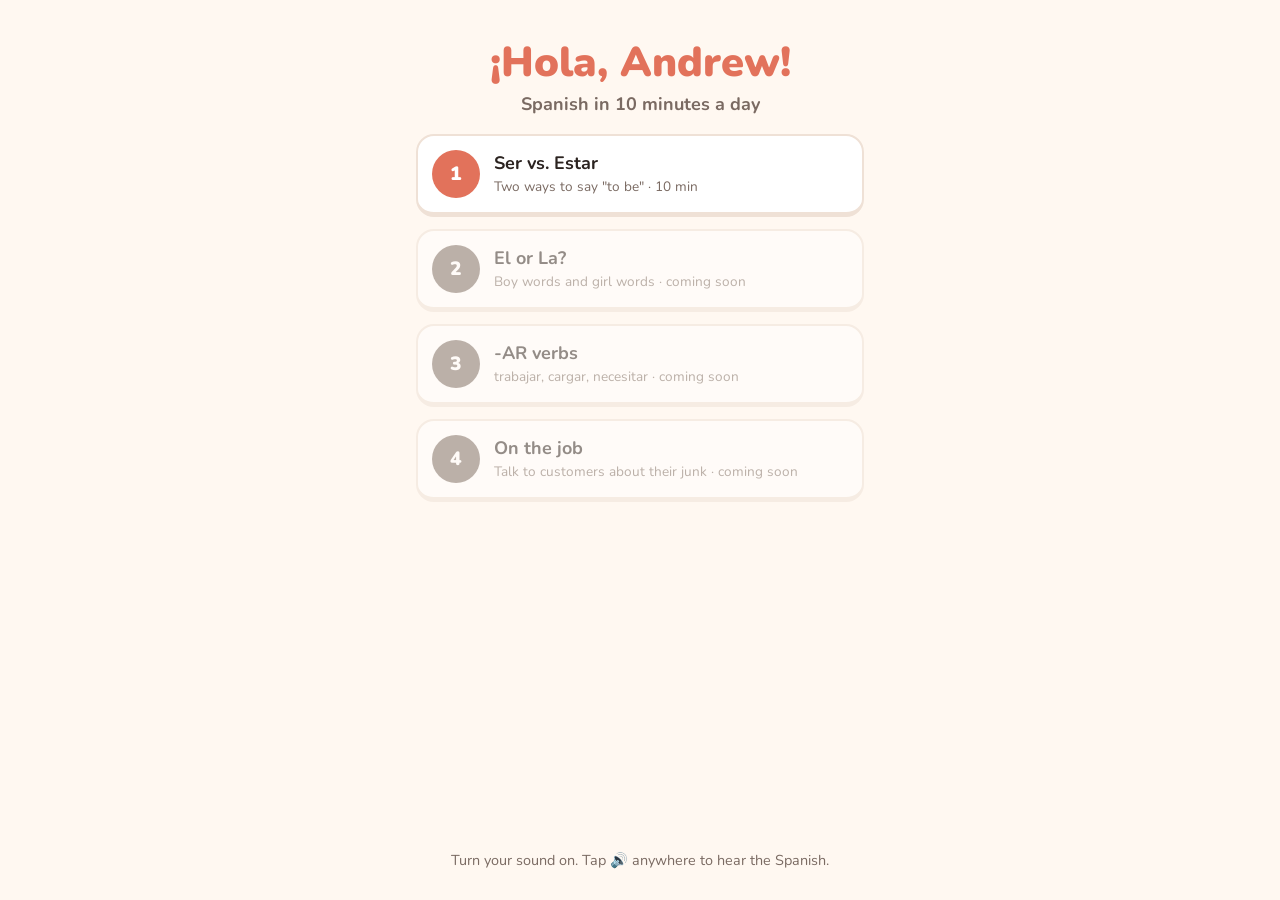
==== index.html @ 10ae4352 "Lesson 1: ser vs. estar, with the lesson engine Phone-first web app for Andrew. Quick check, teachin" ====
<!doctype html>
<html lang="en">
<head>
<meta charset="utf-8">
<meta name="viewport" content="width=device-width, initial-scale=1, viewport-fit=cover">
<meta name="theme-color" content="#e2725b">
<title>¡Vamos, Andrew!</title>
<link rel="preconnect" href="https://fonts.googleapis.com">
<link rel="preconnect" href="https://fonts.gstatic.com" crossorigin>
<link href="https://fonts.googleapis.com/css2?family=Nunito:wght@400;700;800;900&display=swap" rel="stylesheet">
<link rel="stylesheet" href="style.css">
</head>
<body>
<main id="app"></main>
<script src="lessons/ser-estar.js"></script>
<script src="app.js"></script>
</body>
</html>
---- style.css ----
:root {
  --bg: #fff8f1;
  --card: #ffffff;
  --ink: #2b2320;
  --muted: #7a6a62;
  --line: #efe1d6;
  --brand: #e2725b;
  --brand-dark: #c45a44;
  --teal: #1f8a8a;
  --teal-dark: #156b6b;
  --good: #23894c;
  --good-bg: #e3f5ea;
  --bad: #cf3f3f;
  --bad-bg: #fdeaea;
  --trick-bg: #fff1cf;
}
@media (prefers-color-scheme: dark) {
  :root {
    --bg: #1c1815;
    --card: #28221e;
    --ink: #f5ece6;
    --muted: #b3a399;
    --line: #3b322c;
    --good: #4fca80;
    --good-bg: #173523;
    --bad: #ff7b7b;
    --bad-bg: #3d1f1f;
    --trick-bg: #3a3020;
  }
}

* { box-sizing: border-box; }
html, body { margin: 0; }
body {
  background: var(--bg);
  color: var(--ink);
  font-family: Nunito, system-ui, -apple-system, "Segoe UI", Roboto, sans-serif;
  font-size: 18px;
  -webkit-tap-highlight-color: transparent;
}
#app {
  max-width: 480px;
  margin: 0 auto;
  min-height: 100vh;
  min-height: 100dvh;
  display: flex;
  flex-direction: column;
  padding: 12px 16px calc(16px + env(safe-area-inset-bottom));
}
button { font: inherit; color: inherit; cursor: pointer; border: none; background: none; }

/* ---------- buttons ---------- */
.btn {
  display: block;
  width: 100%;
  min-height: 54px;
  margin-top: 12px;
  border-radius: 16px;
  background: var(--brand);
  color: #fff;
  font-weight: 800;
  font-size: 1.05rem;
  box-shadow: 0 4px 0 var(--brand-dark);
}
.btn:active { transform: translateY(2px); box-shadow: 0 2px 0 var(--brand-dark); }
.btn:disabled { opacity: .4; }
.btn.ghost { background: transparent; color: var(--muted); box-shadow: none; }

.spk {
  flex: none;
  width: 44px;
  height: 44px;
  border-radius: 50%;
  background: var(--card);
  border: 2px solid var(--line);
  font-size: 20px;
  line-height: 1;
}
.spk.big {
  width: 104px;
  height: 104px;
  font-size: 46px;
  background: var(--teal);
  border-color: var(--teal);
  box-shadow: 0 5px 0 var(--teal-dark);
}

/* ---------- home ---------- */
.home-head { text-align: center; padding: 28px 0 18px; }
.logo { font-size: 2.6rem; font-weight: 900; color: var(--brand); line-height: 1.1; }
.tagline { color: var(--muted); margin: 6px 0 0; font-weight: 700; }
.lessons { display: grid; gap: 12px; }
.lesson {
  display: flex;
  align-items: center;
  gap: 14px;
  text-align: left;
  background: var(--card);
  border: 2px solid var(--line);
  border-bottom-width: 5px;
  border-radius: 18px;
  padding: 14px;
}
.lesson .num {
  flex: none;
  width: 48px;
  height: 48px;
  border-radius: 50%;
  display: grid;
  place-items: center;
  background: var(--brand);
  color: #fff;
  font-weight: 900;
  font-size: 1.2rem;
}
.lesson.done .num { background: var(--good); }
.lesson.locked { opacity: .5; }
.lesson.locked .num { background: var(--muted); }
.lesson .info { display: flex; flex-direction: column; gap: 2px; }
.lesson small { color: var(--muted); font-size: .85rem; }
.lesson .best { color: var(--good); font-weight: 700; }
.foot-note { text-align: center; color: var(--muted); font-size: .9rem; margin-top: auto; padding-top: 24px; }

/* ---------- lesson frame ---------- */
.top { display: flex; align-items: center; gap: 12px; margin-bottom: 18px; }
.quit { font-size: 22px; color: var(--muted); width: 40px; height: 40px; border-radius: 50%; }
.bar { flex: 1; height: 14px; background: var(--line); border-radius: 99px; overflow: hidden; }
.bar i { display: block; height: 100%; background: var(--good); border-radius: 99px; transition: width .3s; }
.stage { flex: 1; }
.foot { padding-top: 8px; }

.kicker {
  color: var(--muted);
  font-weight: 800;
  text-transform: uppercase;
  letter-spacing: .06em;
  font-size: .78rem;
  margin: 4px 0 6px;
}
h2 { font-size: 1.5rem; line-height: 1.25; margin: 0 0 12px; font-weight: 900; }
h3 { font-weight: 900; }
.prompt { font-size: 1.75rem; }
.hint { color: var(--muted); margin: -4px 0 16px; }
.big-emoji { font-size: 64px; text-align: center; margin: 18px 0 8px; }
.center { text-align: center; }
.body p, .stage > p { line-height: 1.5; margin: 8px 0; }
.learn-list { line-height: 1.6; padding-left: 1.2em; }

.blank {
  display: inline-block;
  min-width: 3.2em;
  border-bottom: 3px solid var(--muted);
  margin: 0 .1em;
  text-align: center;
}
.blank.filled { border-bottom-color: transparent; padding: 0 .25em; border-radius: 8px; background: var(--good-bg); color: var(--good); }
.blank.fix { outline: 2px dashed var(--good); }

/* ---------- multiple choice ---------- */
.options { display: grid; gap: 10px; margin-top: 14px; }
.opt {
  background: var(--card);
  border: 2px solid var(--line);
  border-bottom-width: 4px;
  border-radius: 16px;
  min-height: 56px;
  padding: 12px 16px;
  font-size: 1.15rem;
  font-weight: 700;
  text-align: left;
}
.opt.right { border-color: var(--good); background: var(--good-bg); color: var(--good); }
.opt.wrong { border-color: var(--bad); background: var(--bad-bg); color: var(--bad); }
.opt.dim { opacity: .45; }
.listen { display: flex; gap: 16px; align-items: center; justify-content: center; margin: 22px 0; }

/* ---------- feedback sheet ---------- */
.sheet { border-radius: 20px; padding: 16px; animation: up .25s ease-out; }
.sheet.good { background: var(--good-bg); }
.sheet.bad { background: var(--bad-bg); }
.sheet h3 { margin: 0 0 4px; font-size: 1.3rem; }
.sheet.good h3 { color: var(--good); }
.sheet.bad h3 { color: var(--bad); }
.sheet p { margin: 6px 0; line-height: 1.45; }
.rule { font-weight: 800; font-size: .78rem; letter-spacing: .06em; color: var(--muted); text-transform: uppercase; }
.sheet-row { display: flex; gap: 10px; align-items: center; margin-top: 10px; }
.sheet-row .btn { margin-top: 0; flex: 1; }
@keyframes up { from { transform: translateY(20px); opacity: 0; } to { transform: none; opacity: 1; } }

/* ---------- teaching cards ---------- */
.rows { display: grid; gap: 8px; margin: 12px 0; }
.row {
  display: flex;
  align-items: center;
  gap: 10px;
  background: var(--card);
  border: 2px solid var(--line);
  border-radius: 14px;
  padding: 10px 12px;
}
.row .tag { flex: none; width: 6.6em; font-size: .82rem; font-weight: 800; color: var(--teal); }
.row .tag u { text-decoration: none; color: var(--brand); font-size: 1.15rem; }
.row-text { flex: 1; display: flex; flex-direction: column; min-width: 0; }
.row-text small { color: var(--muted); }
.trick { background: var(--trick-bg); border-radius: 14px; padding: 12px 14px; line-height: 1.45; margin-top: 12px; }

/* ---------- sentence builder ---------- */
.answer-row {
  min-height: 66px;
  border-bottom: 3px solid var(--line);
  display: flex;
  flex-wrap: wrap;
  align-content: flex-start;
  gap: 8px;
  padding: 8px 0;
  margin: 16px 0;
}
.answer-row.ok { border-color: var(--good); }
.answer-row.fix { border-color: var(--bad); }
.pool { display: flex; flex-wrap: wrap; gap: 8px; justify-content: center; margin-top: 18px; }
.tile {
  background: var(--card);
  border: 2px solid var(--line);
  border-bottom-width: 4px;
  border-radius: 12px;
  padding: 8px 14px;
  min-height: 48px;
  font-size: 1.1rem;
  font-weight: 700;
}
.tile.used { background: var(--line); color: transparent; border-color: var(--line); }

/* ---------- mini game ---------- */
.game-top { display: flex; align-items: center; gap: 12px; margin-bottom: 30px; }
.pts { font-size: 1.6rem; font-weight: 900; color: var(--brand); min-width: 2em; }
.streak { font-weight: 800; color: var(--brand); min-width: 3em; }
.timer { flex: 1; height: 12px; background: var(--line); border-radius: 99px; overflow: hidden; }
.timer i { display: block; height: 100%; width: 100%; background: var(--teal); }
.g-sentence { font-size: 1.9rem; font-weight: 900; text-align: center; line-height: 1.3; min-height: 3.2em; }
.g-tag { text-align: center; font-weight: 800; min-height: 1.6em; margin-top: 10px; }
.g-tag.ok { color: var(--good); }
.g-tag.fix { color: var(--bad); }
.g-buttons { display: grid; grid-template-columns: 1fr 1fr; gap: 12px; }
.g-btn {
  min-height: 92px;
  border-radius: 20px;
  color: #fff;
  font-weight: 900;
  font-size: 1.5rem;
  letter-spacing: .04em;
}
.g-btn.ser { background: var(--teal); box-shadow: 0 5px 0 var(--teal-dark); }
.g-btn.estar { background: var(--brand); box-shadow: 0 5px 0 var(--brand-dark); }
.g-btn:active { transform: translateY(3px); box-shadow: none; }
.g-keys { text-align: center; color: var(--muted); font-size: .8rem; margin-top: 10px; }

/* ---------- done ---------- */
.stats { display: grid; grid-template-columns: 1fr 1fr; gap: 10px; margin: 16px 0; }
.stat { background: var(--card); border: 2px solid var(--line); border-radius: 16px; padding: 12px; text-align: center; }
.stat b { display: block; font-size: 1.6rem; color: var(--brand); }
.stat small { color: var(--muted); font-weight: 700; }
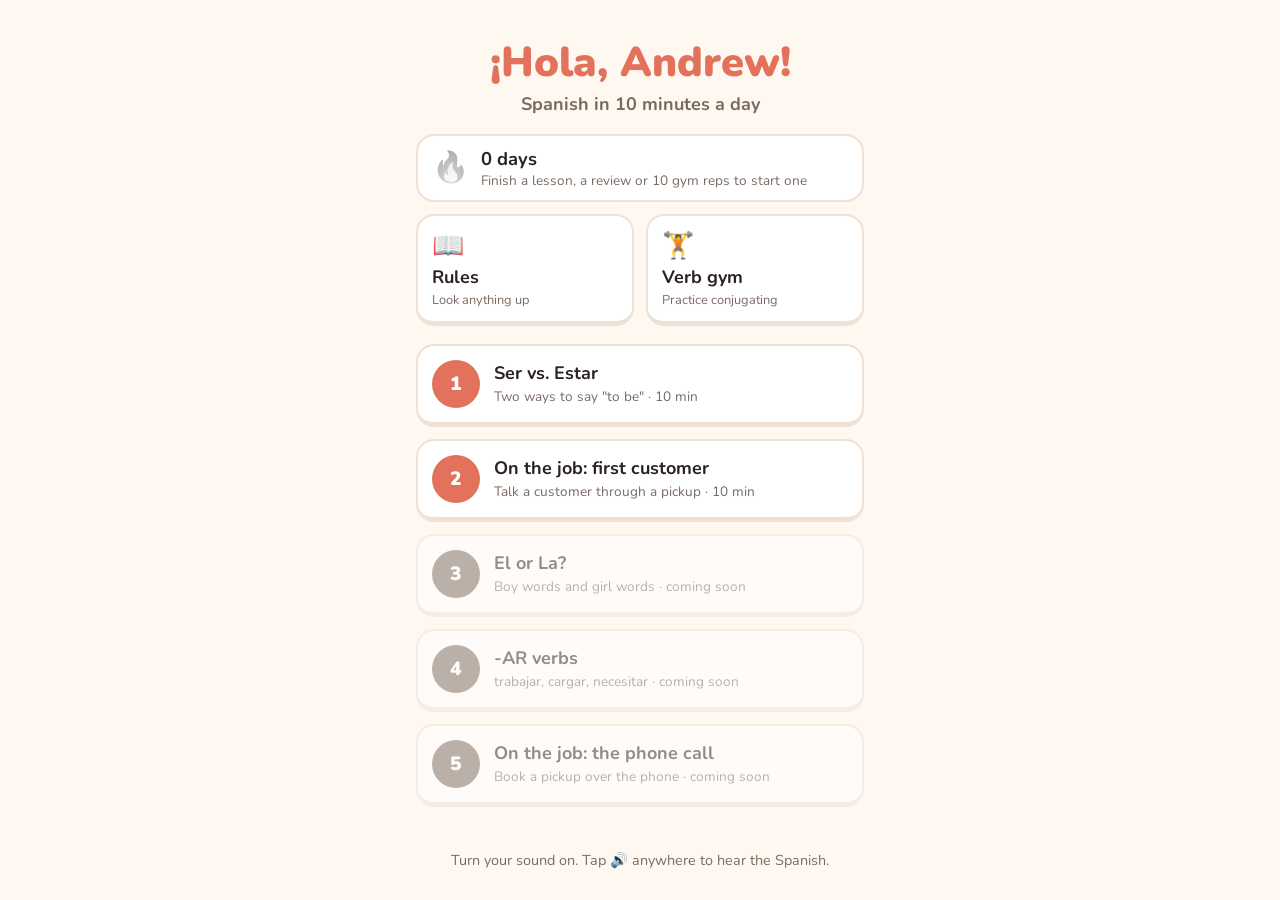
==== commit 167e21ba: "Lesson 2 (first customer conversation), Rules page and Verb gym Lesson 2: job vocab, the usted rule," ====
--- a/index.html
+++ b/index.html
@@ -13,6 +13,8 @@
 <body>
 <main id="app"></main>
 <script src="lessons/ser-estar.js"></script>
+<script src="lessons/job-1.js"></script>
+<script src="conjugation.js"></script>
 <script src="app.js"></script>
 </body>
 </html>
--- a/style.css
+++ b/style.css
@@ -90,6 +90,52 @@
 .logo { font-size: 2.6rem; font-weight: 900; color: var(--brand); line-height: 1.1; }
 .tagline { color: var(--muted); margin: 6px 0 0; font-weight: 700; }
 .lessons { display: grid; gap: 12px; }
+
+.streak-strip {
+  display: flex;
+  align-items: center;
+  gap: 12px;
+  background: var(--card);
+  border: 2px solid var(--line);
+  border-radius: 18px;
+  padding: 10px 14px;
+  margin-bottom: 12px;
+}
+.streak-strip .flame { font-size: 30px; filter: grayscale(1); opacity: .5; }
+.streak-strip.lit .flame { filter: none; opacity: 1; }
+.streak-strip span:last-child { display: flex; flex-direction: column; }
+.streak-strip b { font-size: 1.15rem; }
+.streak-strip small { color: var(--muted); font-size: .85rem; }
+
+.review-card {
+  display: flex;
+  align-items: center;
+  gap: 14px;
+  width: 100%;
+  text-align: left;
+  background: var(--teal);
+  color: #fff;
+  border-radius: 18px;
+  padding: 14px;
+  margin-bottom: 18px;
+  box-shadow: 0 5px 0 var(--teal-dark);
+}
+.review-card .num {
+  flex: none;
+  width: 48px;
+  height: 48px;
+  border-radius: 50%;
+  display: grid;
+  place-items: center;
+  background: rgba(255, 255, 255, .2);
+  font-size: 1.4rem;
+}
+.review-card .info { display: flex; flex-direction: column; gap: 2px; }
+.review-card small { opacity: .9; font-size: .85rem; }
+.review-card[disabled] { background: var(--card); color: var(--ink); border: 2px solid var(--line); box-shadow: none; }
+.review-card[disabled] small { color: var(--muted); }
+.review-card[disabled] .num { background: var(--line); }
+.review-note { color: var(--teal); font-weight: 700; }
 .lesson {
   display: flex;
   align-items: center;
@@ -254,6 +300,97 @@
 .g-btn:active { transform: translateY(3px); box-shadow: none; }
 .g-keys { text-align: center; color: var(--muted); font-size: .8rem; margin-top: 10px; }
 
+/* ---------- conversation ---------- */
+.talk-head {
+  display: flex;
+  align-items: center;
+  gap: 10px;
+  background: var(--card);
+  border: 2px solid var(--line);
+  border-radius: 16px;
+  padding: 8px 12px;
+  margin-bottom: 14px;
+}
+.talk-head .avatar { font-size: 34px; }
+.talk-head .who { display: flex; flex-direction: column; }
+.talk-head small { color: var(--muted); font-size: .8rem; }
+.talk-head .mood { margin-left: auto; font-size: 30px; }
+.mood.bump { animation: shake .45s; }
+@keyframes shake { 0%, 100% { transform: none; } 25% { transform: translateX(-5px) rotate(-8deg); } 75% { transform: translateX(5px) rotate(8deg); } }
+.chat { display: flex; flex-direction: column; gap: 8px; padding-bottom: 12px; }
+.bubble { max-width: 85%; padding: 10px 14px; border-radius: 18px; line-height: 1.35; animation: up .2s ease-out; }
+.bubble.them { align-self: flex-start; background: var(--card); border: 2px solid var(--line); border-bottom-left-radius: 6px; cursor: pointer; }
+.bubble.me { align-self: flex-end; background: var(--brand); color: #fff; border-bottom-right-radius: 6px; }
+.bubble.me.oops { background: var(--bad-bg); color: var(--bad); border: 2px solid var(--bad); }
+.bubble .en { display: none; font-size: .85rem; color: var(--muted); margin-top: 4px; }
+.bubble.show-en .en { display: block; }
+.bubble.show-en .tap-hint { display: none; }
+.bubble .tap-hint { display: block; font-size: .7rem; color: var(--muted); margin-top: 4px; }
+.bubble.narrate { align-self: center; max-width: 100%; color: var(--muted); font-style: italic; text-align: center; padding: 4px 8px; }
+.foot.sticky { position: sticky; bottom: 0; background: var(--bg); padding-bottom: 8px; }
+.talk-tools { display: flex; align-items: center; justify-content: space-between; }
+.talk-tools .kicker { margin: 0; }
+.hint-toggle { font-size: .85rem; color: var(--teal); font-weight: 800; padding: 6px 0; }
+.opt small { display: block; font-size: .85rem; font-weight: 600; color: var(--muted); margin-top: 2px; }
+.opt:disabled:not(.right):not(.wrong) { opacity: .4; }
+.foot .options { margin-top: 6px; }
+
+/* ---------- home tools ---------- */
+.tools { display: grid; grid-template-columns: 1fr 1fr; gap: 12px; margin-bottom: 18px; }
+.tool {
+  display: flex;
+  flex-direction: column;
+  align-items: flex-start;
+  gap: 2px;
+  text-align: left;
+  background: var(--card);
+  border: 2px solid var(--line);
+  border-bottom-width: 5px;
+  border-radius: 18px;
+  padding: 12px 14px;
+}
+.tool span { font-size: 26px; }
+.tool small { color: var(--muted); font-size: .8rem; }
+
+.book { font-size: 22px; width: 40px; height: 40px; border-radius: 50%; }
+.top-title { flex: 1; text-align: center; font-weight: 900; }
+.small { font-size: .88rem; color: var(--muted); line-height: 1.45; }
+
+/* ---------- rules overlay ---------- */
+body.locked { overflow: hidden; }
+.overlay { position: fixed; inset: 0; background: var(--bg); overflow-y: auto; z-index: 10; animation: up .2s ease-out; }
+.overlay-in { max-width: 480px; margin: 0 auto; padding: 12px 16px calc(32px + env(safe-area-inset-bottom)); }
+.ov-top { display: flex; align-items: center; justify-content: space-between; position: sticky; top: 0; background: var(--bg); padding: 4px 0; z-index: 1; }
+.ov-top h2 { margin: 0; }
+details { background: var(--card); border: 2px solid var(--line); border-radius: 16px; margin: 10px 0; }
+summary { padding: 14px 16px; font-weight: 800; cursor: pointer; list-style: none; }
+summary::-webkit-details-marker { display: none; }
+summary::after { content: '▸'; float: right; color: var(--muted); }
+details[open] summary::after { content: '▾'; }
+.details-in { padding: 0 14px 14px; }
+.details-in h2 { font-size: 1.2rem; }
+.details-in hr { border: none; border-top: 2px solid var(--line); margin: 18px 0; }
+.details-in .row { background: var(--bg); }
+.verb-head { margin: 16px 0 6px; }
+
+/* ---------- conjugation tables ---------- */
+.conj { display: grid; gap: 4px; margin: 8px 0; }
+.conj-row { display: flex; align-items: center; gap: 10px; padding: 4px 4px 4px 10px; border-radius: 12px; background: var(--bg); }
+.sheet .conj-row { background: rgba(255, 255, 255, .5); }
+.conj-row .p { width: 8.5em; flex: none; color: var(--muted); font-size: .85rem; font-weight: 700; }
+.conj-row b { flex: 1; font-size: 1.05rem; }
+.conj-row em { font-style: normal; color: var(--brand); }
+.conj-row.hl { outline: 2px solid var(--good); }
+.conj-row .spk { width: 36px; height: 36px; font-size: 16px; }
+@media (prefers-color-scheme: dark) { .sheet .conj-row { background: rgba(0, 0, 0, .25); } }
+
+/* ---------- verb gym ---------- */
+.chips { display: flex; flex-wrap: wrap; gap: 8px; justify-content: center; margin: 16px 0; }
+.chip { border: 2px solid var(--line); border-radius: 99px; padding: 10px 16px; font-weight: 800; color: var(--muted); }
+.chip.on { border-color: var(--teal); background: var(--teal); color: #fff; }
+.options.grid2 { grid-template-columns: 1fr 1fr; }
+.options.grid2 .opt { text-align: center; }
+
 /* ---------- done ---------- */
 .stats { display: grid; grid-template-columns: 1fr 1fr; gap: 10px; margin: 16px 0; }
 .stat { background: var(--card); border: 2px solid var(--line); border-radius: 16px; padding: 12px; text-align: center; }
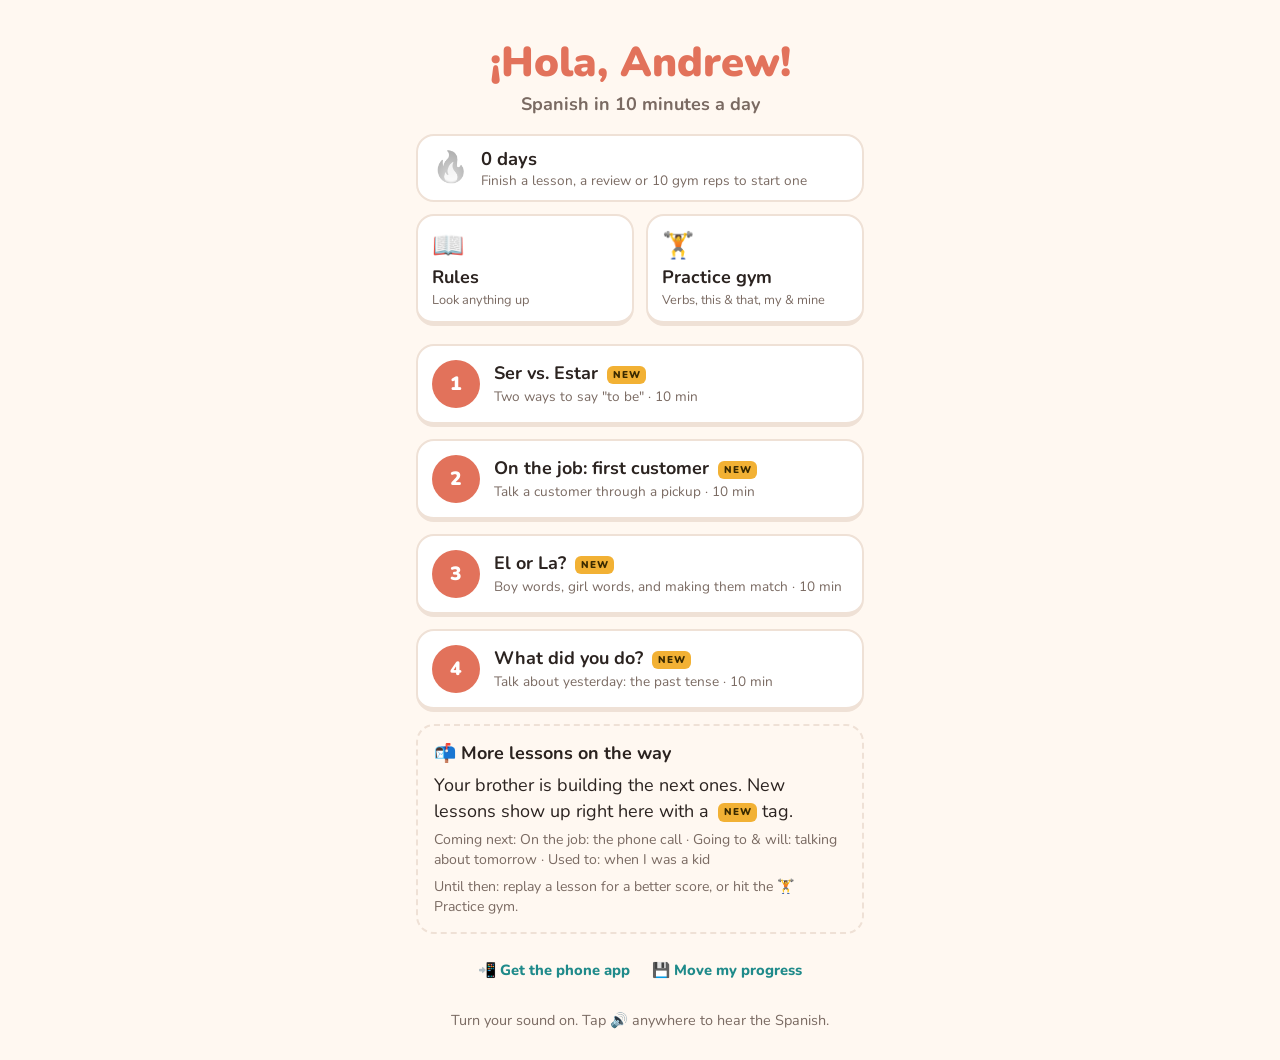
==== commit 8a295bb2: "Practice gym topics, lessons 3 and 4, and an installable phone app Practice gym (was Verb gym): past" ====
--- a/index.html
+++ b/index.html
@@ -5,6 +5,13 @@
 <meta name="viewport" content="width=device-width, initial-scale=1, viewport-fit=cover">
 <meta name="theme-color" content="#e2725b">
 <title>¡Vamos, Andrew!</title>
+<link rel="manifest" href="manifest.webmanifest">
+<link rel="icon" href="icons/icon-192.png">
+<link rel="apple-touch-icon" href="icons/apple-touch-icon.png">
+<meta name="apple-mobile-web-app-capable" content="yes">
+<meta name="mobile-web-app-capable" content="yes">
+<meta name="apple-mobile-web-app-title" content="¡Vamos!">
+<meta name="apple-mobile-web-app-status-bar-style" content="default">
 <link rel="preconnect" href="https://fonts.googleapis.com">
 <link rel="preconnect" href="https://fonts.gstatic.com" crossorigin>
 <link href="https://fonts.googleapis.com/css2?family=Nunito:wght@400;700;800;900&display=swap" rel="stylesheet">
@@ -14,7 +21,10 @@
 <main id="app"></main>
 <script src="lessons/ser-estar.js"></script>
 <script src="lessons/job-1.js"></script>
+<script src="lessons/el-la.js"></script>
+<script src="lessons/past-1.js"></script>
 <script src="conjugation.js"></script>
+<script src="words.js"></script>
 <script src="app.js"></script>
 </body>
 </html>
--- a/style.css
+++ b/style.css
@@ -295,8 +295,8 @@
   font-size: 1.5rem;
   letter-spacing: .04em;
 }
-.g-btn.ser { background: var(--teal); box-shadow: 0 5px 0 var(--teal-dark); }
-.g-btn.estar { background: var(--brand); box-shadow: 0 5px 0 var(--brand-dark); }
+.g-btn.a { background: var(--teal); box-shadow: 0 5px 0 var(--teal-dark); }
+.g-btn.b { background: var(--brand); box-shadow: 0 5px 0 var(--brand-dark); }
 .g-btn:active { transform: translateY(3px); box-shadow: none; }
 .g-keys { text-align: center; color: var(--muted); font-size: .8rem; margin-top: 10px; }
 
@@ -391,6 +391,31 @@
 .options.grid2 { grid-template-columns: 1fr 1fr; }
 .options.grid2 .opt { text-align: center; }
 
+/* ---------- new lessons, coming soon ---------- */
+.new-tag {
+  display: inline-block; vertical-align: middle; background: var(--gold, #f2b134); color: #3a2a00;
+  font-size: .62rem; font-weight: 900; letter-spacing: .08em; padding: 2px 6px; border-radius: 6px; margin-left: 4px;
+}
+.coming { border: 2px dashed var(--line); border-radius: 18px; padding: 14px 16px; line-height: 1.45; }
+.coming p { margin: 6px 0 0; }
+
+/* ---------- gym extras ---------- */
+.chip-head { margin-top: 14px; }
+.chips { margin: 6px 0 4px; }
+.tense-tag { background: var(--trick-bg); border-radius: 6px; padding: 1px 6px; font-weight: 700; font-size: .85rem; }
+.conj-row .forms { flex: 1; display: flex; flex-direction: column; }
+.conj-row .forms small { color: var(--muted); font-size: .78rem; }
+.group-head { margin: 18px 0 4px; font-size: 1.1rem; }
+
+/* ---------- app install and progress ---------- */
+.home-links { display: flex; flex-wrap: wrap; justify-content: center; gap: 6px 18px; margin-top: 20px; }
+.link-btn { color: var(--teal); font-weight: 800; font-size: .92rem; padding: 6px 2px; }
+.link-as-btn { text-align: center; text-decoration: none; line-height: 54px; }
+.code-box {
+  width: 100%; font: inherit; font-size: .8rem; color: var(--ink); background: var(--card);
+  border: 2px solid var(--line); border-radius: 14px; padding: 10px; resize: vertical; word-break: break-all;
+}
+
 /* ---------- done ---------- */
 .stats { display: grid; grid-template-columns: 1fr 1fr; gap: 10px; margin: 16px 0; }
 .stat { background: var(--card); border: 2px solid var(--line); border-radius: 16px; padding: 12px; text-align: center; }
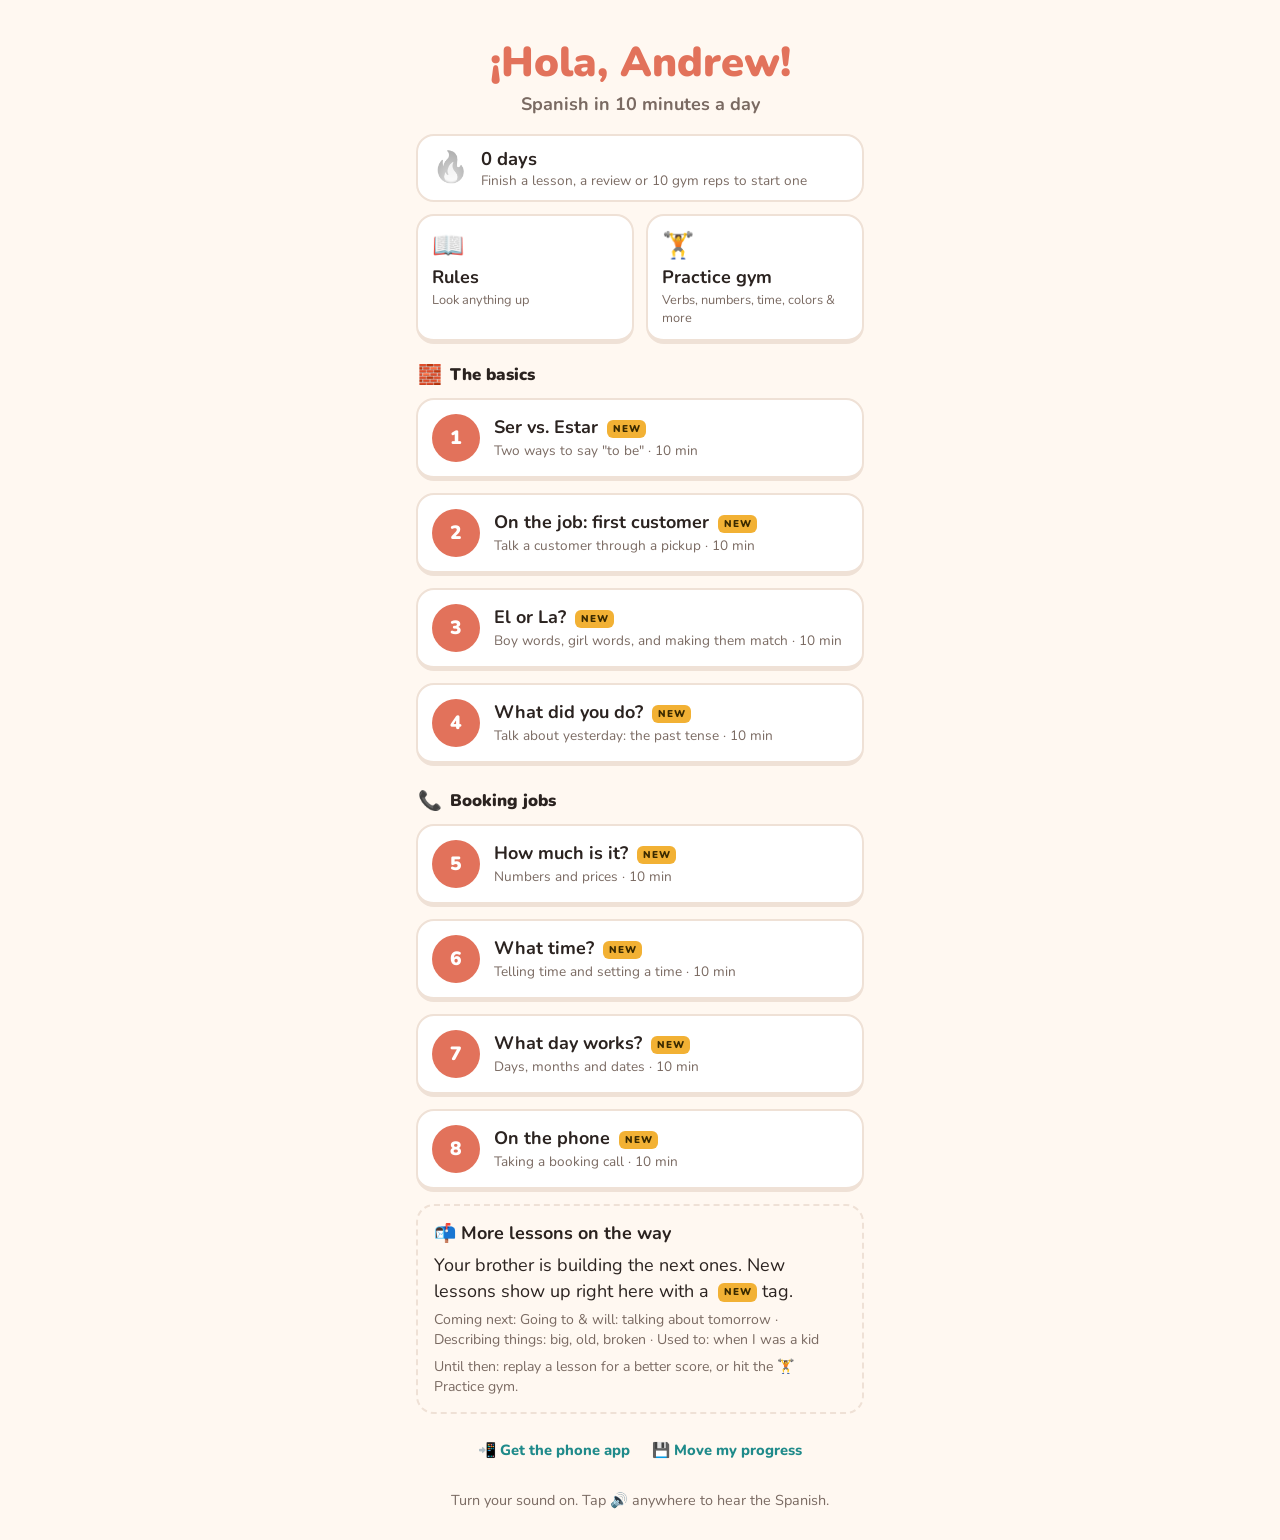
==== commit 4ed56755: "Unit 2 "Booking jobs", gym topics, word types, word-tap hints - Four new lessons in a "Booking jobs"" ====
--- a/index.html
+++ b/index.html
@@ -23,8 +23,16 @@
 <script src="lessons/job-1.js"></script>
 <script src="lessons/el-la.js"></script>
 <script src="lessons/past-1.js"></script>
+<script src="lessons/numbers-1.js"></script>
+<script src="lessons/time-1.js"></script>
+<script src="lessons/dates-1.js"></script>
+<script src="lessons/phone-1.js"></script>
 <script src="conjugation.js"></script>
 <script src="words.js"></script>
+<script src="topics.js"></script>
+<script src="terms.js"></script>
+<script src="dict.js"></script>
+<script src="books.js"></script>
 <script src="app.js"></script>
 </body>
 </html>
--- a/style.css
+++ b/style.css
@@ -48,6 +48,9 @@
   padding: 12px 16px calc(16px + env(safe-area-inset-bottom));
 }
 button { font: inherit; color: inherit; cursor: pointer; border: none; background: none; }
+/* Tapping a word shouldn't select it or open Chrome's "Touch to search" (the app has its own word hints). */
+body { -webkit-user-select: none; user-select: none; -webkit-touch-callout: none; }
+input, textarea, .code-box { -webkit-user-select: text; user-select: text; }
 
 /* ---------- buttons ---------- */
 .btn {
@@ -90,6 +93,9 @@
 .logo { font-size: 2.6rem; font-weight: 900; color: var(--brand); line-height: 1.1; }
 .tagline { color: var(--muted); margin: 6px 0 0; font-weight: 700; }
 .lessons { display: grid; gap: 12px; }
+.unit-head { margin: 10px 2px -2px; font-size: 1.05rem; display: flex; align-items: center; gap: 8px; color: var(--ink, inherit); }
+.unit-head:first-child { margin-top: 0; }
+.unit-head span { font-size: 1.2rem; }
 
 .streak-strip {
   display: flex;
@@ -416,8 +422,100 @@
   border: 2px solid var(--line); border-radius: 14px; padding: 10px; resize: vertical; word-break: break-all;
 }
 
+/* ---------- lesson versions ---------- */
+.version-tag, .lesson .version-tag { color: var(--teal); font-weight: 800; }
+p.version-tag { margin: -4px 0 10px; }
+
 /* ---------- done ---------- */
 .stats { display: grid; grid-template-columns: 1fr 1fr; gap: 10px; margin: 16px 0; }
 .stat { background: var(--card); border: 2px solid var(--line); border-radius: 16px; padding: 12px; text-align: center; }
 .stat b { display: block; font-size: 1.6rem; color: var(--brand); }
 .stat small { color: var(--muted); font-weight: 700; }
+
+/* ---------- books ---------- */
+.tool.wide { grid-column: 1 / -1; flex-direction: row; align-items: center; gap: 12px; }
+.tool .tool-text { display: flex; flex-direction: column; gap: 2px; font-size: 1rem; }
+.bk-picks { display: grid; gap: 10px; margin: 18px 0 12px; }
+.bk-pick {
+  display: flex;
+  align-items: center;
+  gap: 12px;
+  background: var(--card);
+  border: 2px solid var(--line);
+  border-bottom-width: 4px;
+  border-radius: 16px;
+  padding: 12px 14px;
+  cursor: pointer;
+}
+.bk-pick.on { border-color: var(--good); }
+.bk-pick .row-text small { overflow-wrap: anywhere; }
+.bk-lang { flex: none; width: 44px; height: 44px; border-radius: 12px; background: var(--teal); color: #fff; font-weight: 900; display: grid; place-items: center; }
+.bk-title { margin-bottom: 4px; }
+.bk-ch { width: 100%; text-align: left; }
+.bk-num { flex: none; width: 1.8em; font-weight: 900; color: var(--muted); text-align: center; }
+.bk-ok { color: var(--good); font-weight: 800; }
+.bk-todo { color: var(--muted); font-weight: 700; }
+.bk-step { margin: 18px 0 6px; line-height: 1.4; }
+.bk-choose { flex: none; border-radius: 12px; background: var(--brand); color: #fff; font-weight: 800; padding: 10px 12px; font-size: .9rem; }
+.bk-current { border-color: var(--good); }
+.spk.playing { background: var(--teal); border-color: var(--teal); color: #fff; }
+.bk-row { display: flex; gap: 8px; align-items: stretch; }
+.bk-row .bk-ch { flex: 1; min-width: 0; }
+.bk-here .bk-ch { border-color: var(--teal); }
+.bk-rematch { flex: none; width: 50px; border: 2px solid var(--line); border-radius: 14px; background: var(--card); font-size: 20px; }
+.bk-seq { display: flex; justify-content: center; align-items: center; gap: 10px; margin: 20px 0 12px; }
+.bk-seq .l {
+  width: 64px;
+  height: 64px;
+  border-radius: 18px;
+  display: grid;
+  place-items: center;
+  font-weight: 900;
+  font-size: 1.15rem;
+  background: var(--card);
+  border: 2px solid var(--line);
+  color: var(--muted);
+  transition: transform .2s, background .2s;
+}
+.bk-seq .l.on { background: var(--teal); border-color: var(--teal); color: #fff; transform: scale(1.12); }
+.bk-seq .l.done { color: var(--ink); }
+.bk-seq i { color: var(--muted); font-style: normal; font-weight: 800; }
+.bk-bar { flex: none; margin: 8px 0 4px; height: 10px; }
+.bk-controls { display: flex; justify-content: center; align-items: center; gap: 24px; margin: 18px 0 2px; }
+.bk-c { width: 60px; height: 60px; border-radius: 50%; background: var(--card); border: 2px solid var(--line); font-size: 22px; }
+.bk-c.main { width: 88px; height: 88px; font-size: 36px; background: var(--brand); border-color: var(--brand); color: #fff; box-shadow: 0 5px 0 var(--brand-dark); }
+.bk-c.main:active { transform: translateY(2px); box-shadow: 0 3px 0 var(--brand-dark); }
+.bk-nudge { border: 2px dashed var(--line); border-radius: 16px; padding: 4px 12px 10px; margin-top: 14px; }
+.bk-nudge-row { display: grid; grid-template-columns: 1fr 1fr; gap: 8px; }
+.bk-nudge-row button { border: 2px solid var(--line); border-radius: 12px; padding: 10px 6px; font-weight: 800; font-size: .9rem; background: var(--card); }
+.bk-nudge-msg { min-height: 1.2em; margin: 6px 0 0; color: var(--teal); font-weight: 700; }
+.bk-settings { display: grid; gap: 10px; margin: 16px 0 8px; }
+.bk-settings label { display: flex; flex-direction: column; gap: 4px; font-weight: 800; font-size: .85rem; color: var(--muted); }
+.bk-settings select { font: inherit; font-size: 1rem; color: var(--ink); background: var(--card); border: 2px solid var(--line); border-radius: 12px; padding: 10px 12px; }
+
+/* ---------- gym races ---------- */
+.race-row { display: grid; grid-template-columns: 1fr 1fr; gap: 12px; margin: 6px 0 12px; }
+
+/* ---------- word types (verb, noun…): underlined, tap for a reminder ---------- */
+.term { border-bottom: 2px dotted var(--teal); cursor: pointer; }
+.term-block { background: var(--card); border: 2px solid var(--line); border-radius: 18px; padding: 2px 14px 12px; margin: 12px 0; }
+.details-in.term-block { border: none; margin: 0; background: none; }
+.term-name { font-size: 1.45rem; margin: 2px 0 4px; }
+.term-ex { background: var(--bg); border-radius: 14px; padding: 2px 12px; margin: 10px 0; }
+.term-ex p { margin: 8px 0; }
+.term-block .row { background: var(--bg); }
+.term-block u { text-decoration: none; background: var(--trick-bg); border-radius: 5px; padding: 0 4px; font-weight: 800; }
+.pop { position: fixed; inset: 0; z-index: 30; background: rgba(0, 0, 0, .45); display: flex; align-items: flex-end; justify-content: center; }
+.pop-card { width: 100%; max-width: 480px; max-height: 85vh; overflow-y: auto; margin: 0; border-radius: 22px 22px 0 0; border-bottom: none; padding-bottom: calc(14px + env(safe-area-inset-bottom)); animation: up .2s ease-out; }
+
+/* Word taps: any word in a question can be tapped for a hint */
+.wt { cursor: pointer; border-radius: 4px; transition: background .15s; }
+.wt.on { background: var(--trick-bg); box-shadow: 0 0 0 2px var(--trick-bg); }
+.wt-pop { position: absolute; z-index: 60; max-width: 280px; background: var(--card); color: var(--ink);
+  border: 2px solid var(--line); border-radius: 14px; padding: 8px 12px; line-height: 1.4; font-size: .95rem;
+  box-shadow: 0 8px 24px rgba(0, 0, 0, .18); animation: pop-in .15s ease-out; }
+.wt-pop .wt-row { display: flex; align-items: center; gap: 8px; }
+.wt-pop .spk { flex: none; }
+.wt-pop small { display: block; color: var(--muted); margin-top: 4px; font-size: .8rem; }
+.wt-tip { margin: 14px 0 0; font-size: .85rem; color: var(--muted); text-align: center; }
+@keyframes pop-in { from { opacity: 0; transform: translateY(-4px); } to { opacity: 1; transform: none; } }
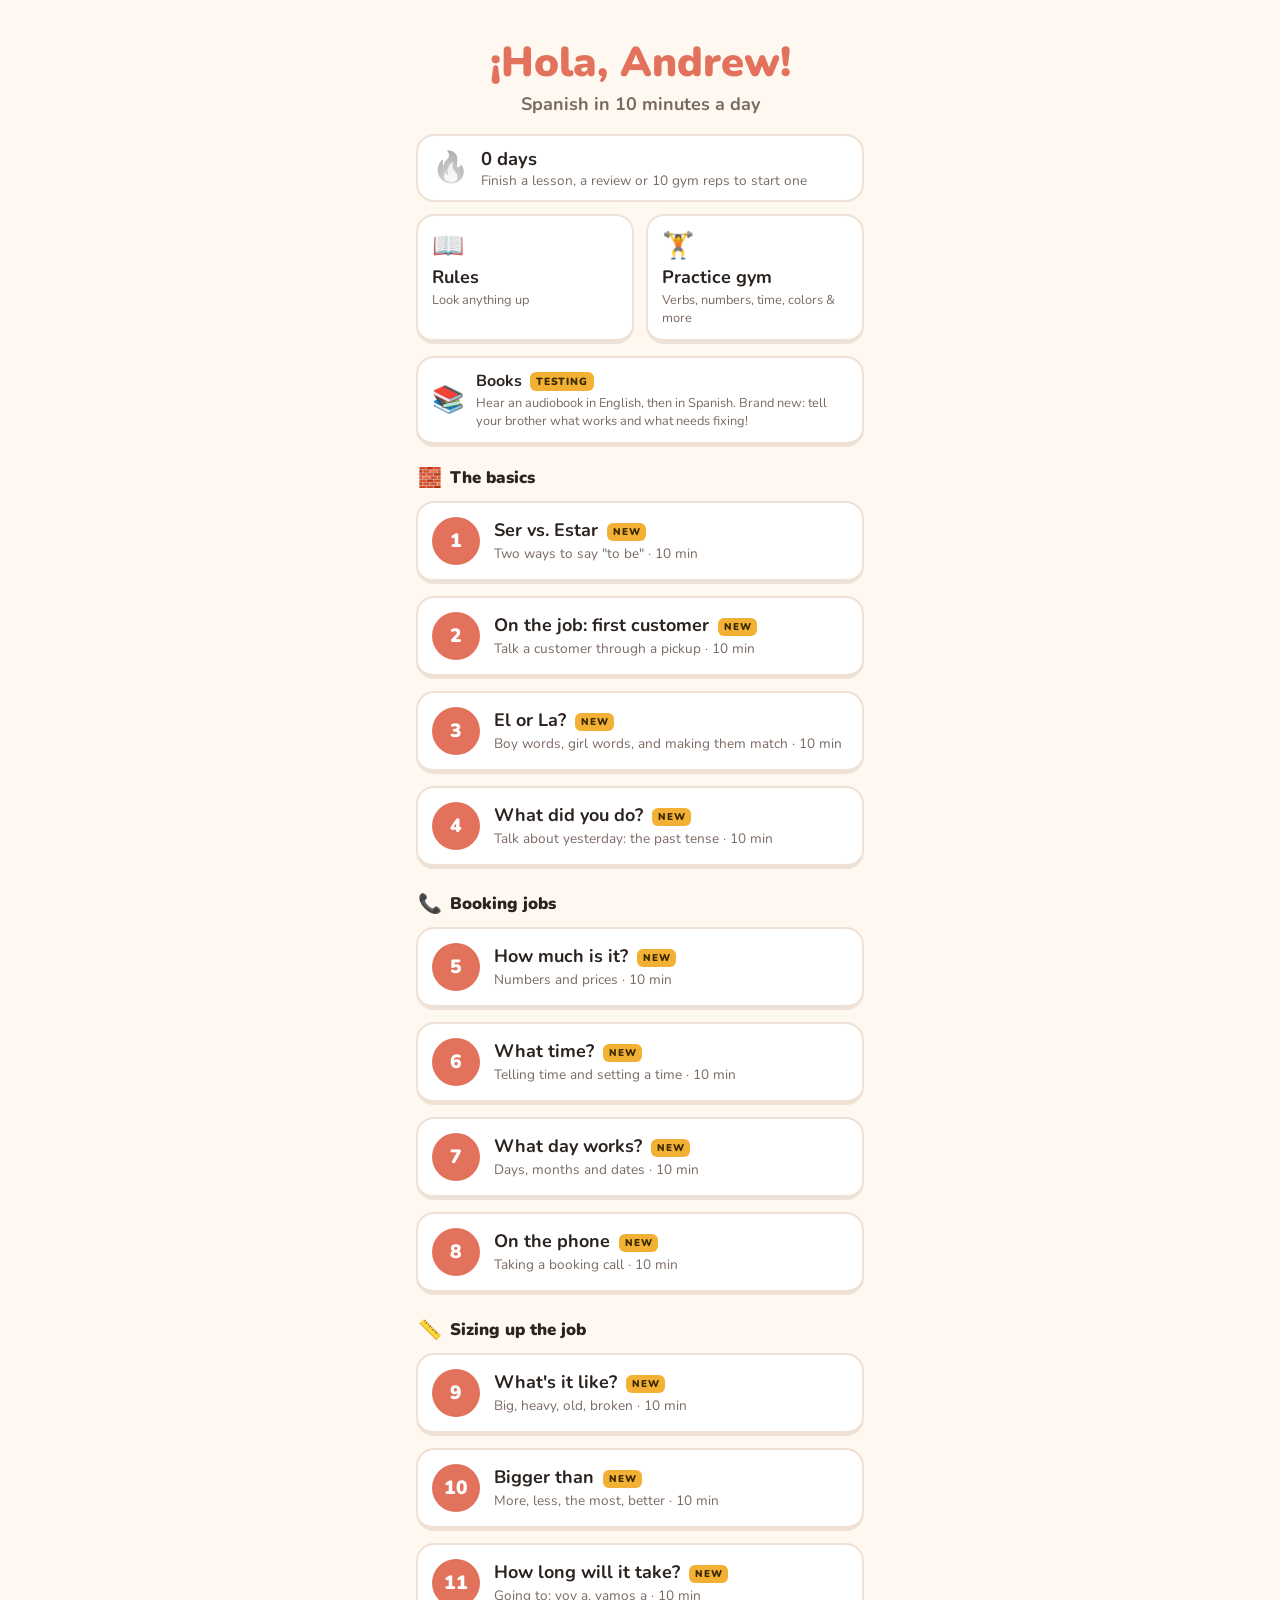
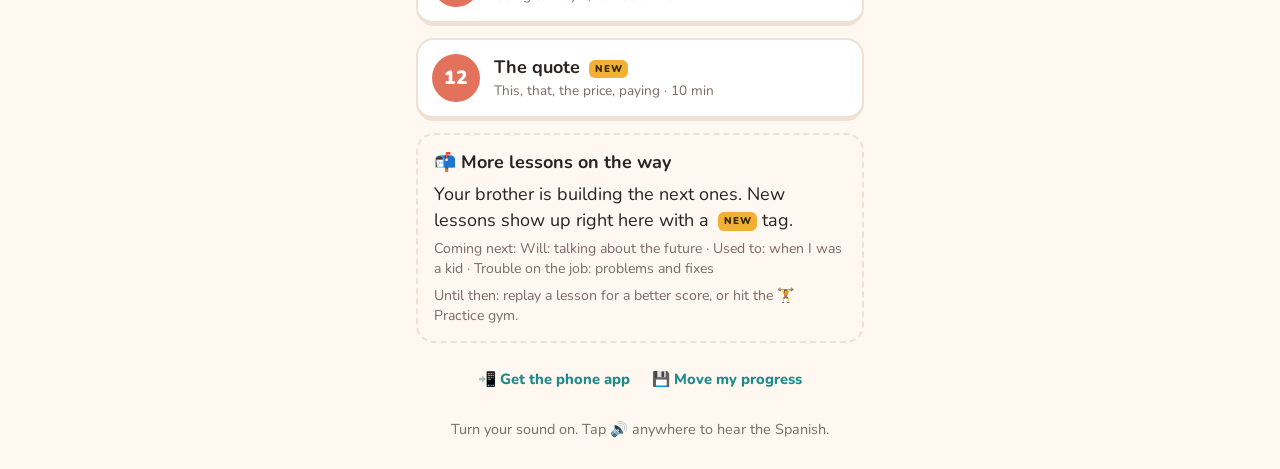
==== commit 21478829: "Unit 3 "Sizing up the job": describing, comparing, going to, the quote - Four new lessons in a "Sizi" ====
--- a/index.html
+++ b/index.html
@@ -27,6 +27,10 @@
 <script src="lessons/time-1.js"></script>
 <script src="lessons/dates-1.js"></script>
 <script src="lessons/phone-1.js"></script>
+<script src="lessons/describe-1.js"></script>
+<script src="lessons/compare-1.js"></script>
+<script src="lessons/goingto-1.js"></script>
+<script src="lessons/quote-1.js"></script>
 <script src="conjugation.js"></script>
 <script src="words.js"></script>
 <script src="topics.js"></script>
--- a/style.css
+++ b/style.css
@@ -435,6 +435,7 @@
 /* ---------- books ---------- */
 .tool.wide { grid-column: 1 / -1; flex-direction: row; align-items: center; gap: 12px; }
 .tool .tool-text { display: flex; flex-direction: column; gap: 2px; font-size: 1rem; }
+.tool .new-tag { font-size: .65rem; vertical-align: middle; }
 .bk-picks { display: grid; gap: 10px; margin: 18px 0 12px; }
 .bk-pick {
   display: flex;
@@ -479,6 +480,8 @@
 }
 .bk-seq .l.on { background: var(--teal); border-color: var(--teal); color: #fff; transform: scale(1.12); }
 .bk-seq .l.done { color: var(--ink); }
+.bk-seq .l.extra { border-style: dashed; }
+.bk-set-msg { min-height: 1.2em; margin: 0; color: var(--teal); font-weight: 700; }
 .bk-seq i { color: var(--muted); font-style: normal; font-weight: 800; }
 .bk-bar { flex: none; margin: 8px 0 4px; height: 10px; }
 .bk-controls { display: flex; justify-content: center; align-items: center; gap: 24px; margin: 18px 0 2px; }
@@ -519,3 +522,7 @@
 .wt-pop small { display: block; color: var(--muted); margin-top: 4px; font-size: .8rem; }
 .wt-tip { margin: 14px 0 0; font-size: .85rem; color: var(--muted); text-align: center; }
 @keyframes pop-in { from { opacity: 0; transform: translateY(-4px); } to { opacity: 1; transform: none; } }
+.bk-switch { background: var(--teal); box-shadow: 0 4px 0 var(--teal-dark); margin-top: 6px; }
+.bk-switch:active { box-shadow: 0 2px 0 var(--teal-dark); }
+.bk-status { margin: 0; color: var(--bad); font-weight: 800; }
+.bk-status:empty { display: none; }
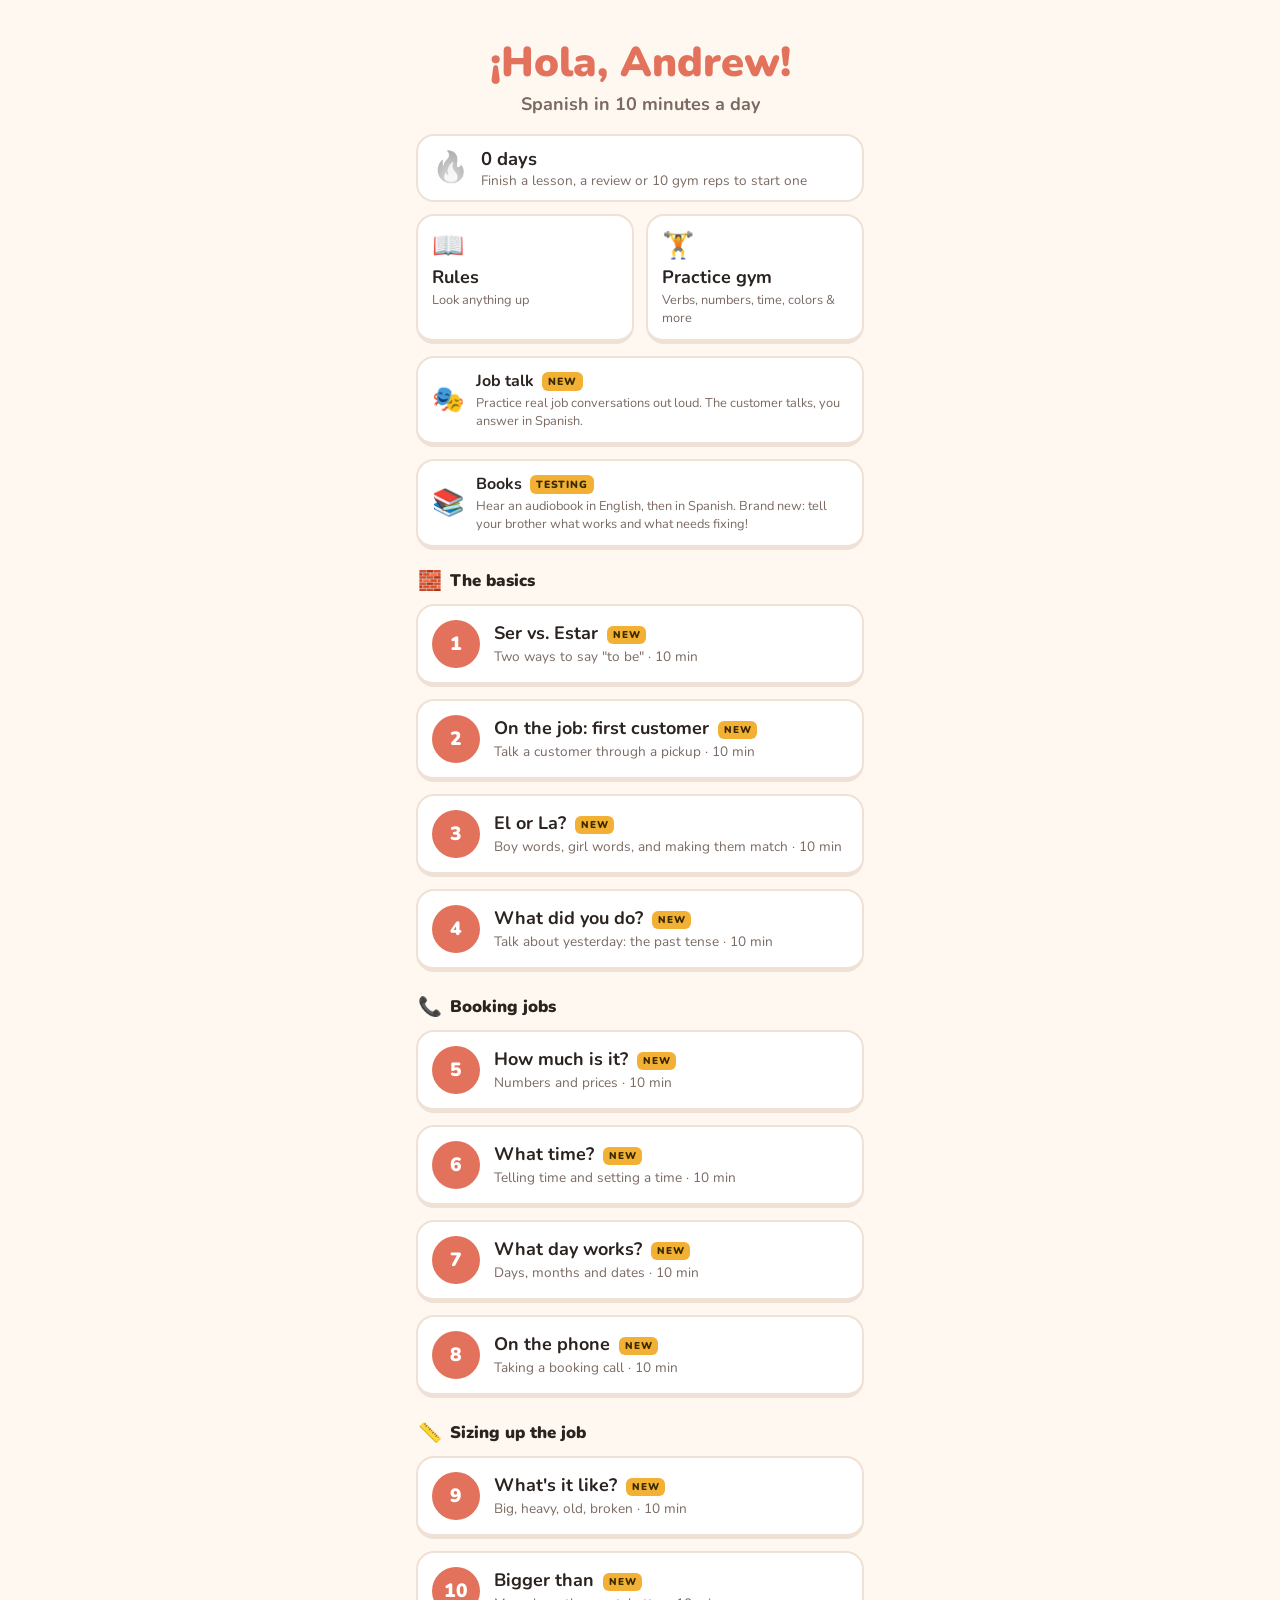
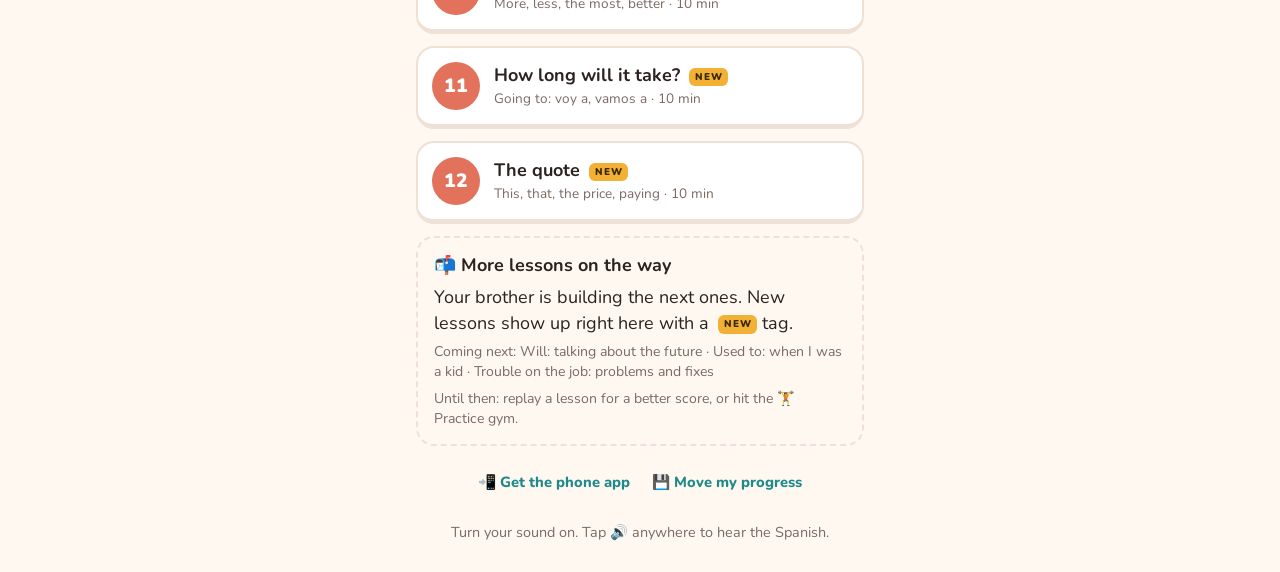
==== commit abc73e3d: "Job talk: spoken job scenes with customers A free, phone-only way to practice talking: the customer'" ====
--- a/index.html
+++ b/index.html
@@ -36,7 +36,10 @@
 <script src="topics.js"></script>
 <script src="terms.js"></script>
 <script src="dict.js"></script>
+<script src="extras.js"></script>
 <script src="books.js"></script>
+<script src="tutor.js"></script>
+<script src="scenes.js"></script>
 <script src="app.js"></script>
 </body>
 </html>
--- a/style.css
+++ b/style.css
@@ -92,6 +92,7 @@
 .home-head { text-align: center; padding: 28px 0 18px; }
 .logo { font-size: 2.6rem; font-weight: 900; color: var(--brand); line-height: 1.1; }
 .tagline { color: var(--muted); margin: 6px 0 0; font-weight: 700; }
+.secret-badge { display: inline-block; margin: 10px 0 0; padding: 4px 12px; border-radius: 999px; font-size: .85rem; font-weight: 800; color: var(--teal); border: 2px dashed var(--teal); }
 .lessons { display: grid; gap: 12px; }
 .unit-head { margin: 10px 2px -2px; font-size: 1.05rem; display: flex; align-items: center; gap: 8px; color: var(--ink, inherit); }
 .unit-head:first-child { margin-top: 0; }
@@ -175,6 +176,26 @@
 
 /* ---------- lesson frame ---------- */
 .top { display: flex; align-items: center; gap: 12px; margin-bottom: 18px; }
+.gym-stats { display: grid; grid-template-columns: repeat(3, 1fr); gap: 6px; margin: -8px 0 14px; }
+.gym-stats span { background: var(--card); border: 2px solid var(--line); border-radius: 12px; padding: 6px 4px; text-align: center; }
+.gym-stats b { display: block; font-size: 1.1rem; }
+.gym-stats small { display: block; color: var(--muted); font-size: .72rem; font-weight: 700; }
+.stats.three { grid-template-columns: repeat(3, 1fr); gap: 6px; }
+.stats.three .stat { padding: 10px 4px; }
+.miss-list { display: grid; gap: 8px; margin-bottom: 10px; }
+.miss-row { display: flex; align-items: center; gap: 8px; background: var(--card); border: 2px solid var(--line); border-left: 5px solid var(--bad); border-radius: 12px; padding: 8px 10px; }
+.miss-row.fixed { border-left-color: var(--good); }
+.miss-row > span { flex: 1; min-width: 0; }
+.miss-row small { display: block; color: var(--muted); font-weight: 600; }
+.miss-row em { font-style: normal; font-size: .75rem; font-weight: 800; color: var(--good); white-space: nowrap; }
+.secret-badge.gold { color: #b8860b; border-color: #e0b33a; border-style: solid; }
+.party { position: fixed; inset: 0; z-index: 20; display: flex; align-items: center; justify-content: center; padding: 16px; background: rgba(20, 14, 10, .72); overflow: hidden; animation: up .25s ease-out; }
+.party-card { position: relative; z-index: 1; max-width: 340px; background: var(--card); border: 3px solid #e0b33a; border-radius: 22px; padding: 22px 18px; text-align: center; }
+.party-card h2 { margin: 4px 0 8px; }
+.party-num { font-size: 4.2rem; font-weight: 900; line-height: 1; color: #e0b33a; }
+.confetti { position: absolute; top: -40px; font-size: 1.6rem; animation: fall 3s linear infinite; }
+@keyframes fall { from { transform: translateY(0) rotate(0); } to { transform: translateY(110vh) rotate(540deg); } }
+@media (prefers-reduced-motion: reduce) { .confetti { display: none; } }
 .quit { font-size: 22px; color: var(--muted); width: 40px; height: 40px; border-radius: 50%; }
 .bar { flex: 1; height: 14px; background: var(--line); border-radius: 99px; overflow: hidden; }
 .bar i { display: block; height: 100%; background: var(--good); border-radius: 99px; transition: width .3s; }
@@ -483,10 +504,17 @@
 .bk-seq .l.extra { border-style: dashed; }
 .bk-set-msg { min-height: 1.2em; margin: 0; color: var(--teal); font-weight: 700; }
 .bk-seq i { color: var(--muted); font-style: normal; font-weight: 800; }
-.bk-bar { flex: none; margin: 8px 0 4px; height: 10px; }
-.bk-controls { display: flex; justify-content: center; align-items: center; gap: 24px; margin: 18px 0 2px; }
-.bk-c { width: 60px; height: 60px; border-radius: 50%; background: var(--card); border: 2px solid var(--line); font-size: 22px; }
-.bk-c.main { width: 88px; height: 88px; font-size: 36px; background: var(--brand); border-color: var(--brand); color: #fff; box-shadow: 0 5px 0 var(--brand-dark); }
+.bk-slider { display: block; width: 100%; height: 32px; margin: 2px 0; accent-color: var(--good); }
+.bk-controls { display: flex; justify-content: center; align-items: center; gap: 12px; margin: 10px 0 2px; }
+.bk-c { flex: none; width: 50px; height: 50px; padding: 0; border-radius: 50%; background: var(--card); border: 2px solid var(--line); font-size: 20px; }
+.bk-c.bk-seek { width: 56px; height: 56px; font-size: .85rem; font-weight: 800; }
+.bk-c.main { width: 76px; height: 76px; font-size: 32px; background: var(--brand); border-color: var(--brand); color: #fff; box-shadow: 0 5px 0 var(--brand-dark); }
+.bk-jumps { display: grid; grid-template-columns: repeat(4, 1fr); gap: 6px; margin: 14px 0 6px; }
+.bk-jumps button { padding: 10px 2px; border-radius: 12px; background: var(--card); border: 2px solid var(--line); font-size: .8rem; font-weight: 800; white-space: nowrap; }
+.bk-jumps button:disabled { opacity: .4; }
+.bk-listen small { display: block; font-size: .85rem; font-weight: 700; opacity: .9; }
+.bk-log { margin-top: 14px; color: var(--muted); font-size: .85rem; }
+.bk-log p { margin: 6px 0 0; overflow-wrap: anywhere; }
 .bk-c.main:active { transform: translateY(2px); box-shadow: 0 3px 0 var(--brand-dark); }
 .bk-nudge { border: 2px dashed var(--line); border-radius: 16px; padding: 4px 12px 10px; margin-top: 14px; }
 .bk-nudge-row { display: grid; grid-template-columns: 1fr 1fr; gap: 8px; }
@@ -526,3 +554,72 @@
 .bk-switch:active { box-shadow: 0 2px 0 var(--teal-dark); }
 .bk-status { margin: 0; color: var(--bad); font-weight: 800; }
 .bk-status:empty { display: none; }
+
+/* ---------- Talk with Profe ---------- */
+.tt-code { display: block; width: 100%; margin: 12px 0; padding: 14px; font: inherit; font-size: 1.2rem; text-align: center; border: 2px solid var(--line); border-radius: 14px; background: var(--card); color: var(--ink); }
+.tt-log { display: flex; flex-direction: column; gap: 10px; padding-bottom: 8px; }
+.tt-kick { align-self: center; margin: 0; padding: 4px 12px; border-radius: 99px; background: var(--card); border: 2px solid var(--line); color: var(--muted); font-size: .85rem; font-weight: 800; }
+.tt-msg { display: flex; align-items: flex-start; gap: 6px; max-width: 88%; padding: 10px 12px; border-radius: 16px; line-height: 1.4; }
+.tt-msg p { margin: 0; flex: 1; }
+.tt-msg.profe { align-self: flex-start; background: var(--card); border: 2px solid var(--line); border-bottom-left-radius: 4px; }
+.tt-msg.me { align-self: flex-end; background: var(--teal); color: #fff; border-bottom-right-radius: 4px; }
+.tt-msg.wait { align-self: flex-start; background: var(--card); border: 2px solid var(--line); }
+.tt-es { color: var(--teal); }
+.tt-again { flex: none; font-size: 1rem; padding: 2px; background: none; border: 0; }
+.tt-dots span { display: inline-block; margin: 0 2px; color: var(--muted); animation: tt-dot 1s infinite; }
+.tt-dots span:nth-child(2) { animation-delay: .15s; }
+.tt-dots span:nth-child(3) { animation-delay: .3s; }
+@keyframes tt-dot { 0%, 100% { opacity: .25; } 50% { opacity: 1; } }
+.tt-foot { position: sticky; bottom: 0; background: var(--bg); padding-bottom: 8px; }
+.tt-bar { display: flex; flex-direction: column; align-items: center; gap: 8px; border-top: 2px solid var(--line); padding-top: 10px; }
+.tt-langs { display: flex; gap: 6px; }
+.tt-lang { border: 2px solid var(--line); border-radius: 99px; padding: 6px 12px; font-weight: 800; color: var(--muted); background: none; }
+.tt-lang.on { border-color: var(--teal); background: var(--teal); color: #fff; }
+.tt-mic { width: 76px; height: 76px; border-radius: 50%; border: 0; font-size: 2rem; background: var(--brand); color: #fff; box-shadow: 0 4px 0 var(--brand-dark); }
+.tt-mic.on { background: var(--bad); box-shadow: 0 0 0 8px rgba(207, 63, 63, .25); animation: tt-pulse 1.2s infinite; }
+@keyframes tt-pulse { 50% { box-shadow: 0 0 0 14px rgba(207, 63, 63, .12); } }
+.tt-status { margin: 0; min-height: 1.2em; text-align: center; color: var(--muted); font-size: .9rem; font-weight: 700; }
+.tt-retry { margin-left: 6px; border: 2px solid var(--brand); color: var(--brand); background: none; border-radius: 99px; padding: 2px 10px; font-weight: 800; }
+.tt-type { display: flex; gap: 6px; width: 100%; }
+.tt-type input { flex: 1; min-width: 0; padding: 10px 12px; font: inherit; border: 2px solid var(--line); border-radius: 12px; background: var(--card); color: var(--ink); }
+.tt-send { border: 0; border-radius: 12px; padding: 0 16px; background: var(--teal); color: #fff; font-size: 1.1rem; }
+.tt-opts { display: flex; flex-wrap: wrap; justify-content: center; align-items: center; gap: 6px 14px; font-size: .85rem; font-weight: 700; color: var(--muted); }
+.tt-opts label { display: flex; align-items: center; gap: 4px; }
+.tt-new { border: 0; background: none; color: var(--brand); font-weight: 800; text-decoration: underline; }
+@media (prefers-reduced-motion: reduce) { .tt-mic.on, .tt-dots span { animation: none; } }
+
+/* ---------- Books: fine-tune / fix sync ---------- */
+.bk-tune-now { display: flex; align-items: center; justify-content: center; gap: 14px; margin: 8px 0 12px; }
+.bk-tune-now span { display: flex; flex-direction: column; align-items: flex-start; }
+.bk-tune-now small { color: var(--muted); font-weight: 700; font-size: .8rem; }
+.bk-tune-t { font-size: 1.8rem; font-weight: 900; font-variant-numeric: tabular-nums; }
+.bk-tune-steps { display: grid; grid-template-columns: repeat(6, 1fr); gap: 6px; }
+.bk-tune-steps.big { grid-template-columns: repeat(4, 1fr) repeat(6, 1fr); grid-template-columns: repeat(12, 1fr); }
+.bk-tune-steps.big button:nth-child(-n+4) { grid-column: span 3; }
+.bk-tune-steps.big button:nth-child(n+5) { grid-column: span 2; }
+.bk-tune-steps button { padding: 10px 0; border-radius: 12px; background: var(--card); border: 2px solid var(--line); font-weight: 800; font-size: .85rem; white-space: nowrap; }
+.bk-tune-type { display: flex; gap: 6px; margin-top: 12px; }
+.bk-tune-type input { flex: 1; min-width: 0; padding: 10px 12px; font: inherit; border: 2px solid var(--line); border-radius: 12px; background: var(--card); color: var(--ink); }
+.bk-tune-go { border: 0; border-radius: 12px; padding: 0 18px; background: var(--teal); color: #fff; font-weight: 800; }
+.bk-tune-msg { min-height: 1.2em; margin: 8px 0 0; color: var(--bad); font-weight: 700; }
+.bk-fix { margin: 4px 0 6px; background: var(--teal); box-shadow: 0 4px 0 var(--teal-dark); }
+
+/* ---------- Job talk (spoken scenes) ---------- */
+.sc-list { margin-top: 14px; }
+.sc-done { color: var(--good); font-size: .78rem; font-weight: 800; }
+.sc-them-en { display: block; color: var(--muted); font-size: .85rem; margin-top: 2px; transition: filter .2s; }
+.sc-them-en.blur { filter: blur(5px); cursor: pointer; user-select: none; }
+.tt-msg.me small { display: block; font-size: .82rem; margin-top: 4px; opacity: .92; }
+.tt-msg.sc-miss { background: var(--card); color: var(--ink); border: 2px dashed var(--muted); }
+.tt-msg.sc-skipped { background: var(--card); color: var(--muted); border: 2px solid var(--line); }
+.tt-msg.sc-draft { opacity: .7; }
+.sc-say { display: flex; flex-direction: column; align-items: center; gap: 2px; text-align: center; }
+.sc-say small { color: var(--muted); font-weight: 800; font-size: .8rem; }
+.sc-en-say { font-size: 1.15rem; }
+.sc-tip { margin: 4px 0 0; }
+.sc-answer { display: flex; align-items: center; gap: 4px; font-size: 1.15rem; }
+.sc-say[hidden], .sc-answer[hidden], .sc-tip[hidden], .sc-wait[hidden] { display: none; }
+.sc-wait { margin: 0; font-weight: 800; }
+.sc-btns { display: flex; align-items: center; justify-content: center; gap: 14px; }
+.sc-btns.off { opacity: .4; }
+.sc-show, .sc-skip { border: 2px solid var(--line); background: var(--card); color: var(--ink); border-radius: 99px; padding: 8px 12px; font-weight: 800; }
